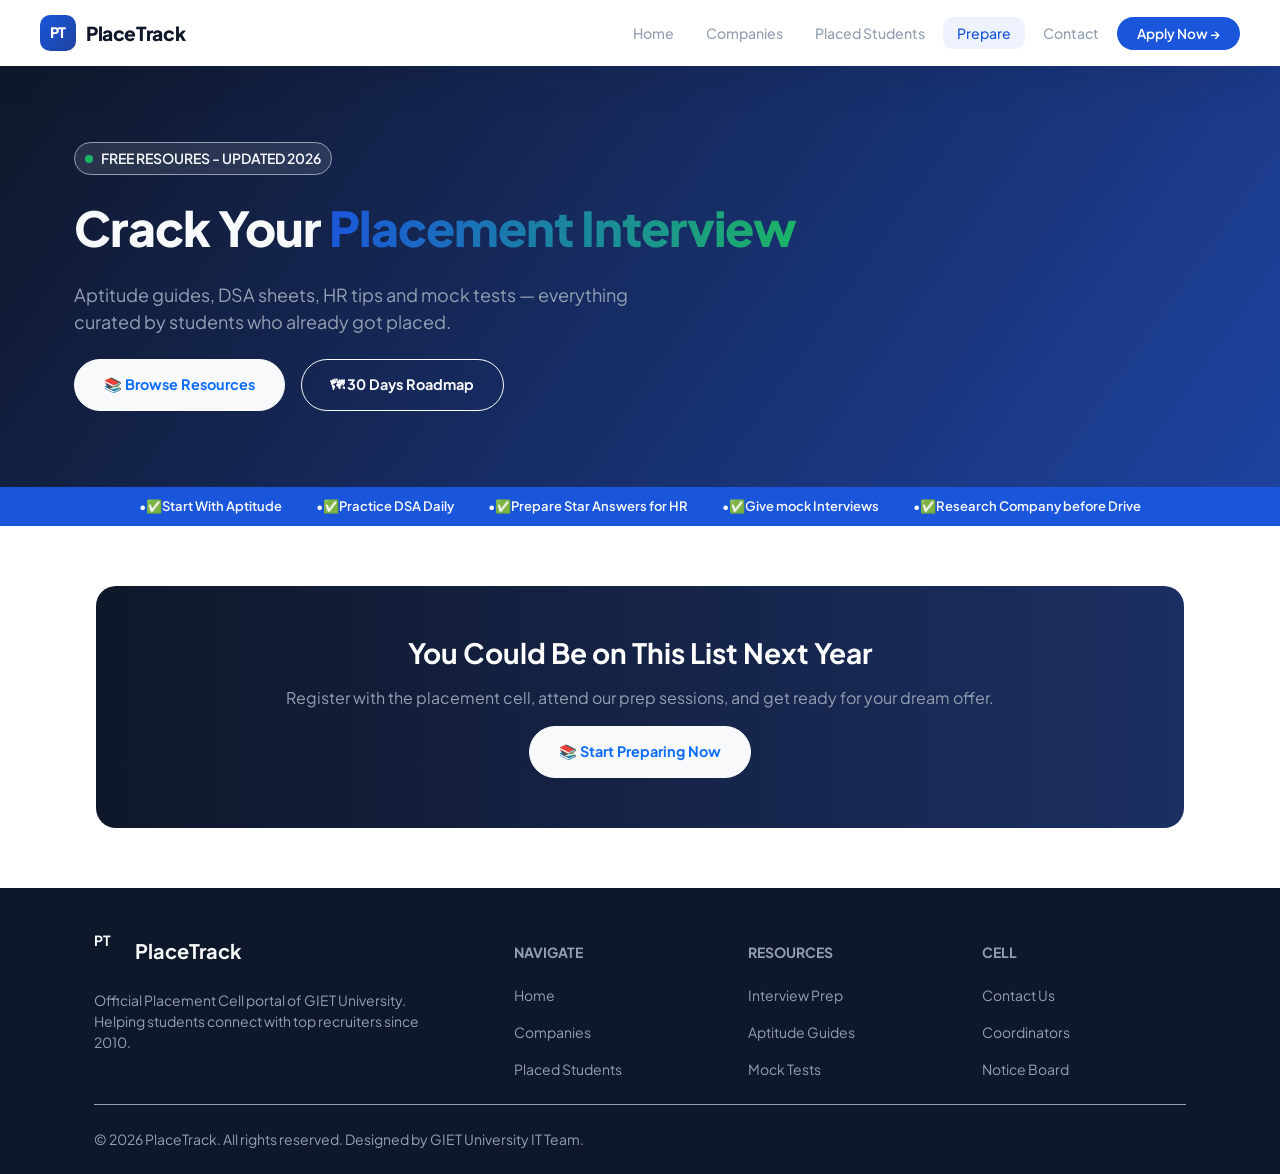
==== Project/prepare.html @ c0444dc8 "Pages added" ====
<!DOCTYPE html>
<html lang="en">
<head>
    <meta charset="UTF-8">
    <meta name="viewport" content="width=device-width, initial-scale=1.0">
    <title>PlaceTrack</title>
    <link href="https://cdn.jsdelivr.net/npm/bootstrap@5.3.8/dist/css/bootstrap.min.css" rel="stylesheet" integrity="sha384-sRIl4kxILFvY47J16cr9ZwB07vP4J8+LH7qKQnuqkuIAvNWLzeN8tE5YBujZqJLB" crossorigin="anonymous">
    <link rel="stylesheet" href="https://cdn.jsdelivr.net/npm/bootstrap-icons@1.13.1/font/bootstrap-icons.min.css">
    <link rel="stylesheet" href="style.css">
</head>
<body>


    
        <nav class="pb-navbar navbar navbar-expand-lg">
  
    <a href="index.html" class="pb-brand">
      <div class="brand-badge">PT</div>
      PlaceTrack
    </a>
    <button class="navbar-toggler" type="button" data-bs-toggle="collapse" data-bs-target="#pbNav">
      <span style="font-size:1.4rem;">☰</span>
    </button>
    <div class="collapse navbar-collapse" id="pbNav">
      <ul class="pb-nav-links ms-auto">
        <li><a href="index.html">Home</a></li>
        <li><a href="companies.html"  >Companies</a></li>
        <li><a href="students.html">Placed Students</a></li>
        <li><a href="prepare.html" class="active">Prepare</a></li>
        <li><a href="contact.html">Contact</a></li>
        <li><a href="contact.html" class="btn-nav-pill">Apply Now →</a></li>
      </ul>
    </div>
  
</nav>
    

    <div class="container-fluid hero-section">
        <div class="row w-100 align-items-center g-2 d-flex gap-5">
            <div class="col hero-left py-3 d-flex gap-4">
                <div class="hero-tag">
                    <div class="dot"></div>
                    Free Resoures - Updated 2026
                </div>
                <h1 class="hero-title">Crack Your <span class="h1">Placement Interview</span> </h1>
                <p class="hero-sub-text">Aptitude guides, DSA sheets, HR tips and mock tests — everything  <br>curated by students who already got placed.</p>
               
                <div class="d-flex flex-wrap gap-3">
                    <a href="#" class="btn btn-outline-light btn-light text-primary fw-bold">📚 Browse Resources</a>
                    <a href="#" class="btn btn-outline-light fw-bold">🗺 30 Days Roadmap</a>
                </div>
            </div>
           
            
    </div>
     
    </div>
    <div class="row w-100 hero-bottom">
                <span class="col-auto">✅Start With Aptitude</span>
                <span class="col-auto">✅Practice DSA Daily</span>
                <span class="col-auto">✅Prepare Star Answers for HR</span>
                <span class="col-auto">✅Give mock Interviews</span>
                <span class="col-auto">✅Research Company before Drive</span>
            </div>  



     <section class="cta-banner p-5 d-flex gap-3">
        <h3 class="fs-3 fw-bold">You Could Be on This List Next Year</h3>
        <p style="font-size: 1rem; color: var(--text-muted)">Register with the placement cell, attend our prep sessions, and get ready for your dream offer.</p>
        <button class="btn btn-outline-light btn-light text-primary fw-bold">📚 Start Preparing Now</button>
    </section>


   


  <footer class="pb-footer py-4">
        <div class="container">
            <div class="row d-flex flex-wrap gap-5 pt-3">
                <div class="col-sm-4 d-flex flex-column gap-4">
                    <div class="pb-logo  d-flex align-items-start gap-4">
                        <div class="brand-badge">
                            <span class="fw-bold small">PT</span>
                        </div>
                        <span class="fw-bold fs-5 mt-2">PlaceTrack</span>
                    </div>
                    <p class="small" style="color: var(--text-muted)">Official Placement Cell portal of GIET University. Helping students connect with top recruiters since 2010.</p>
                </div>
                <div class="col-sm-2 d-flex flex-column gap-4 mt-3" style="color:var(--text-muted) ;">
                    <h5 class="small text-uppercase fw-bold">Navigate</h5>
                    <ul class="list-unstyled small d-flex flex-column gap-3">
                        <li><a href="index.html">Home</a></li>
                        <li><a href="companies.html">Companies</a></li>
                        <li><a href="students.html">Placed Students</a></li>
                </div>
                <div class="col-sm-2 mt-3 d-flex flex-column gap-4" style="color:var(--text-muted) ;">
                    <h5 class="small text-uppercase fw-bold">RESOURCES</h5>
                    <ul class="list-unstyled small d-flex flex-column gap-3">
                        <li><a href="#">Interview Prep</a></li>
                        <li><a href="#">Aptitude Guides</a></li>
                        <li><a href="#">Mock Tests</a></li>
                </div>
                <div class="col-sm-2 mt-3 d-flex flex-column gap-4" style="color:var(--text-muted) ;">
                    <h5 class="small text-uppercase fw-bold">Cell</h5>
                    <ul class="list-unstyled small d-flex flex-column gap-3">
                        <li><a href="#">Contact Us</a></li>
                        <li><a href="#">Coordinators</a></li>
                        <li><a href="#">Notice Board</a></li>
                </div>
            </div>
            <div class="row">
                <div>
                    <p class="small text-start mt-4 pt-4" style="color: var(--text-muted); border-top: 1px solid var(--text-muted);">© 2026 PlaceTrack. All rights reserved. Designed by GIET University IT Team.</p>
                </div>
            </div>
        </div>
    </footer>
   
    


    <script src="https://cdn.jsdelivr.net/npm/bootstrap@5.3.8/dist/js/bootstrap.bundle.min.js" integrity="sha384-FKyoEForCGlyvwx9Hj09JcYn3nv7wiPVlz7YYwJrWVcXK/BmnVDxM+D2scQbITxI" crossorigin="anonymous"></script>
</body>
</html>
---- Project/style.css ----
@import url('https://fonts.googleapis.com/css2?family=Open+Sans:wght@300..800&family=Plus+Jakarta+Sans:ital,wght@0,200..800;1,200..800&family=Roboto:ital,wght@0,100..900;1,100..900&display=swap');


:root{
    --primary-color: #1a56db;
    --secondary-color: #1e429f;
    --info: #4792de;
    --success: #1cb367;
    --warning: #f59e0b;
    --danger: #d84654;
    --purple: #6f42c1;
    --dark: #0f172a;
    --dark2: #1e293b8e;
    --light: #f8f9fa;
    --text: #334155;
    --text-muted: #93a0b2;
    --border-color: #e2e8f0;
    --border-radius: 7px;
    --border-radius-lg: 20px;
    --border-radius-sm: 3px;
    --box-shadow:  2px 2px 50px rgba(0, 0, 0, 0.1);
    --font: "Plus Jakarta Sans", "Open Sans", "Roboto", sans-serif;
}

*, *::before, *::after{
    box-sizing: border-box;
    margin: 0 !important;
    padding: 0 ;
}

a{
    text-decoration: none;
    color: inherit;
}

body{
    font-family: var(--font);
}



.pb-navbar {
  position: sticky;
  top: 0;
  z-index: 1000;
  background: rgba(255,255,255,.85);
  border-bottom: 1px solid var(--border);
  padding: 15px 40px;
  backdrop-filter: blur(10px);
}
.pb-navbar { box-shadow: var(--box-shadow); }

.pb-navbar .container {
  display: flex;
  align-items: center;
  justify-content: space-between;
  height: 64px;
  
}

.pb-brand {
  display: flex;
  align-items: center;
  gap: 10px;
  font-family: var(--font);
  font-size: 1.2rem;
  font-weight: 800;
  color: var(--dark);
  letter-spacing: -.02em;
}
.pb-brand .brand-badge {
  background: linear-gradient(135deg, var(--primary-color), var(--secondary-color));
  color: #fff;
  width: 36px;
  height: 36px;
  border-radius: 10px;
  display: flex;
  align-items: center;
  justify-content: center;
  font-size: .9rem;
  font-weight: 800;
  letter-spacing: -.03em;
}

.pb-nav-links {
  display: flex;
  align-items: center;
  gap: 4px;
  list-style: none;
  margin: 0;
  padding: 0;
}
.pb-nav-links a {
  padding: 7px 14px;
  border-radius: 10px;
  font-size: .88rem;
  font-weight: 500;
  color: var(--text-muted);
  transition: all var(--transition);
}
.pb-nav-links a:hover,
.pb-nav-links a.active {
  color: var(--primary-color);
  background: rgba(26, 86, 219, 0.08);
}

.btn-nav-pill {
  background: var(--primary-color) !important;
  color: #fff !important;
  padding: 8px 20px !important;
  border-radius: 100px !important;
  font-weight: 600 !important;
  font-size: .85rem !important;
}
.btn-nav-pill:hover {
  background: var(--secondary-color) !important;
  transform: translateY(-1px);
}

/* Mobile nav */
.navbar-toggler { border: none !important; outline: none !important; box-shadow: none !important; }
@media (max-width: 991px) {
  .pb-navbar .collapse.show,
  .pb-navbar .collapsing {
    background: #fff;
    border-top: 1px solid var(--border);
    padding: 12px 0 16px;
  }
  .pb-nav-links { flex-direction: column; align-items: flex-start; gap: 2px; }
  .pb-nav-links a { width: 100%; padding: 10px 16px; }
}



.hero-section{
    background: linear-gradient(-235deg, var(--dark) , var(--secondary-color) );
    color: var(--light);
   padding: 60px  70px;
     display: flex;
}


.hero-tag{
    border: 1px solid var(--text-muted);
    padding: 5px 10px;
    border-radius: var(--border-radius-lg);
    font-size: 14px;
    font-weight: 600;
    text-transform: uppercase;
    background-color: rgba(255, 255, 255, 0.1);
    display: inline-flex;
    align-items: center;
    gap: 8px;
    width: fit-content;
}


.hero-tag .dot{
    width: 8px;
    height: 8px;
    background-color: var(--success);
    border-radius: 50%;
    animation: pulse 2s infinite;
}

@keyframes pulse{
    0%, 100%{
        opacity: 1;
        transform: scale(1);
    }
    50%{
        opacity: 0.7;
        transform: scale(1.4);
    }
}


.hero-title, .hero-title .h1{
    font-size: 48px;
    font-weight: 900;
    line-height: 1.2;
    letter-spacing: -0.02em;
    color: var(--light);
}



.hero-title .h1{
    background: linear-gradient(90deg, var(--primary-color), var(--success));
    background-clip: text;
    color: transparent
}

.hero-sub-text{
    font-size: 18px;
    color: var(--text-muted);
}



.btn{
    border-radius: 100px!important;
    padding: .9rem 1.8rem;
    font-size: .9rem;
    transition: all 0.4s ease-in-out;
    display: inline-flex;
    align-items: center;
    gap: 8px;
}

.btn:hover{
    transform: translateY(-2px);
    box-shadow: var(--box-shadow);
}

.hero-left{
    display: flex;
    flex-direction: column;
    gap: 30px;
}


.placement-figure-cards{
    display: flex;
    gap: 20px;
    flex-wrap: wrap;
    flex-flow: row wrap;
}

.placement-card{
    border: 1px solid var(--text-muted);
    border-radius: var(--border-radius);
    padding: 20px;
    background-color: var(--dark2);
    display: flex;
    flex-direction: column;
    gap: 5px; 
    flex-grow: 1;
    min-width: 150px;
}


.placement-card .card-num{
    font-size: 32px;
    font-weight: 900;
    color: var(--light);
    letter-spacing: -0.02em;
}

.placement-card .card-label{
    font-size: 14px;
    color: var(--text-muted);
    font-weight: 600;
    text-transform: uppercase;
}

.placement-card .card-change{
    font-size: 14px;
    color: var(--success);
}



.dashboard{
    border: 1px solid var(--text-muted);
    border-radius: var(--border-radius-lg);
    background-color: var(--dark2);
    transition: all 0.3s ease-in-out;
}

.dashboard:hover{
    transform: translateY(-5px);
    box-shadow: var(--box-shadow);
}

.dashboard-header {
    display: flex;
    justify-content: space-between;
    align-items: center;
    border-bottom: 1px solid var(--text-muted);
    padding: 20px
}

.dashboard-header .badge{
    background-color: #28a74522;
    padding: 5px 15px;
    color: var(--success);
    font-size: 12px;
}

.dashboard-content{
    padding: 20px;
    display: flex;
    gap: 30px;
    flex-direction: column;
}
.progress-bars{
    height: 8px;
    background-color: var(--text-muted);
    border-radius: var(--border-radius-lg);    
}

.dashboard-footer{
    width: 100%;
   padding: 20px;
    border-top: 1px solid var(--text-muted) !important;
    align-items: center;   
    margin-top: 20px!important;
     display: flex;             
}


.recruiter-strip{
    display: flex;
    padding: 60px 0;
    gap: 70px;
    justify-content:center;
    align-items: center;
    animation: scroll-left 20s linear infinite;
    width: max-content;
}


.recruiter-card{
    border: 1px solid rgba(211, 210, 210, 0.806);
    border-radius: var(--border-radius);
    display: flex;
    padding: 15px;
    gap: 15px;
    flex-shrink: 0;
}

/* Recruiter brand icon colors */
.recruiter-card .bi-amazon      { color: var(--warning); }
.recruiter-card .bi-google      { color: var(--primary-color); }
.recruiter-card .bi-microsoft   { color: var(--info); }
.recruiter-card .bi-facebook    { color: var(--primary-color); }
.recruiter-card .bi-apple       { color: var(--purple); }
.recruiter-card .bi-circle-fill { color: var(--warning); } 
.recruiter-card .bi-square-fill { color: var(--info); } 
.recruiter-card .bi-star-fill   { color: var(--danger); } 
.recruiter-card .bi-magnet-fill { color: var(--info); } 
.recruiter-card .bi-moon-fill   { color: var(--danger); } 


@keyframes scroll-left{
    0%{
        transform: translateX(0px);
    }
    100%{
        transform: translateX(-50%);
    }
}


.section-title{
    font-size: 36px;
    font-weight: 900;
    color : var(--dark)
}

.section-title span{
    background: linear-gradient(90deg, var(--primary-color), var(--success));
    background-clip: text;
    color: transparent;
}

.overview-cards{
    display: flex;
    gap: 30px;
    flex-wrap: wrap;
    margin: 60px 0!important;
    padding: 0 20px;
}


.overview-card{
    display: flex;
    flex-direction: column;
    gap: 10px;
    border: 1px solid var(--border-color);
    border-radius: var(--border-radius-lg);
    padding: 30px 10px;
   background-color: white;
   align-items: center;
   flex-grow: 1;
    transition: all 0.3s ease-in-out;
}

.overview-card:hover, .highlight-card:hover{
    transform: translateY(-5px);
    box-shadow: var(--box-shadow);
}

.pb-footer{
    background-color: var(--dark);
    color: var(--light);
    padding: 40px 20px;
    display: flex;
    flex-direction: column;
    gap: 20px;
    align-items: center;
}

.cta-banner{
    background: linear-gradient(90deg, var(--dark), #1b2f62 );
    display: flex;
    align-items: center;
    flex-direction: column;
   padding: 50px!important;
    border-radius: var(--border-radius-lg);
    color: #fff;
    gap: 30px;
    max-width: 85vw;
    margin : 60px auto!important;
}


@keyframes moveUp{
    0%{
        transform: translate(0);
    }
    100%{
        
        transform: translateY(-20px);
    }
}

/*  */




.highlight-card{
    border-radius: var(--border-radius-lg);
    border: 1px solid var(--border-color);
    transition: all 0.3s ease-in-out;
    
}


.header-logo{
    height: 40px;
    width: 40px;
    border-radius: 50%;
    color: var(--light); 
    display: flex;
    justify-content: center;
    align-items: center;
    font-weight: 900
}


.hero-bottom{
    background-color: var(--primary-color);
    padding: 10px 40px;
    font-size: 13px;
    color: var(--light);
    font-weight: 600;
    display: flex;
    justify-content: center;
    align-items: center;
    gap: 10px
}

.hero-bottom .col-auto:before{
    content: "•";
    color: var(--light);
    font-size: 12px;
    margin: 0 -10px;

}
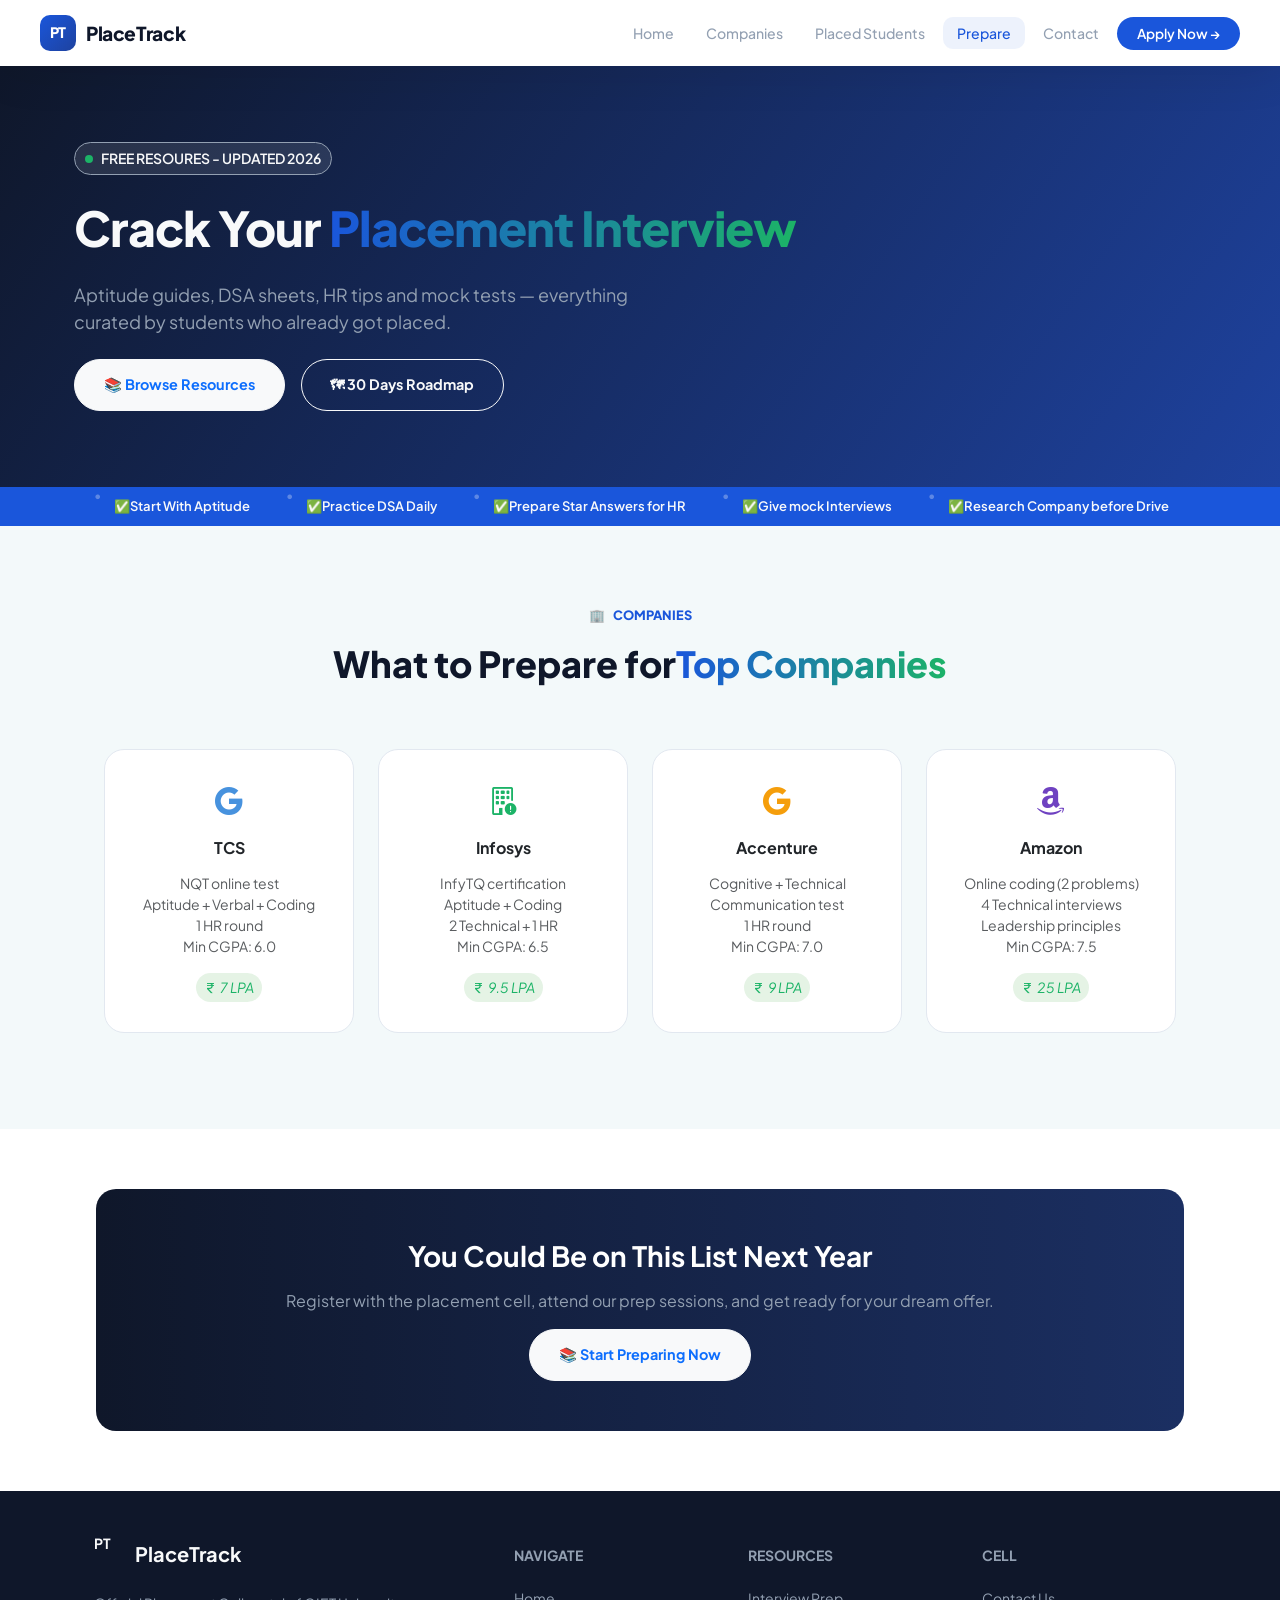
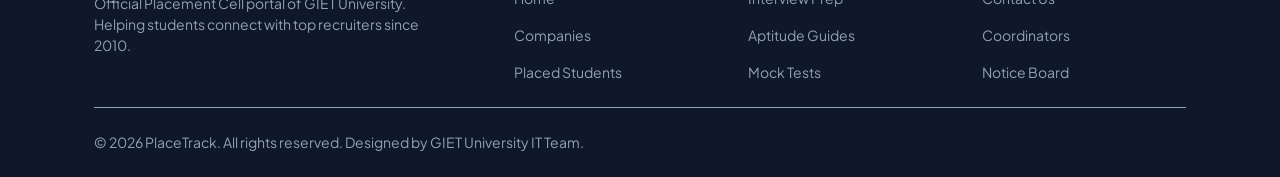
==== commit 7b3cf9d4: "Files added" ====
--- a/Project/prepare.html
+++ b/Project/prepare.html
@@ -61,7 +61,52 @@
                 <span class="col-auto">✅Prepare Star Answers for HR</span>
                 <span class="col-auto">✅Give mock Interviews</span>
                 <span class="col-auto">✅Research Company before Drive</span>
-            </div>  
+     </div>  
+
+
+     <section class="companies-section pt-5">
+        <div class="container-fluid pt-3">
+        <div class="row w-100">
+            <div class="col-12 py-3 text-center d-flex gap-3 flex-column">
+                    <span  style="font-size:.8rem; color: var(--primary-color); font-weight: 900;" class="text-uppercase"><span class="me-2">🏢</span>Companies</span>
+                    <h3 class="section-title">What to Prepare for<span>Top Companies</span></h3>
+            </div>
+        </div>
+        <div class="row w-100 ">
+          
+                 <div class="company-cards col-12 d-flex flex-wrap gap-4 py-5 mb-5 justify-content-center">
+                    <div class="company-card d-flex flex-column gap-3 p-3">
+                       <span class="company-logo fs-3"><i class="bi bi-google" style="color: var(--info)"></i></span>
+                       <h5 class="company-name fw-bold fs-6">TCS</h5>
+                       <p class="company-desc text-muted small">NQT online test <br>Aptitude + Verbal + Coding <br>1 HR round<br>Min CGPA: 6.0</p>
+                        <span class="company-package small py-1 px-2" style="background-color:  rgba(27, 151, 27, 0.114); color: var(--success); border-radius: var(--border-radius-lg)"><i class="bi bi-currency-rupee"> 7 LPA</i></span>
+                    </div>
+                    <div class="company-card d-flex flex-column gap-3 p-3">
+                       <span class="company-logo fs-3"><i class="bi bi-building-exclamation" style="color: var(--success)"></i></span>
+                       <h5 class="company-name fw-bold fs-6">Infosys</h5>
+                       <p class="company-desc text-muted small">InfyTQ certification<br>Aptitude + Coding<br>2 Technical + 1 HR<br>Min CGPA: 6.5</p>
+                        <span class="company-package small py-1 px-2" style="background-color:  rgba(27, 151, 27, 0.114); color: var(--success); border-radius: var(--border-radius-lg)"><i class="bi bi-currency-rupee"> 9.5 LPA</i></span>
+                    </div>
+                    <div class="company-card d-flex flex-column gap-3 p-3">
+                       <span class="company-logo fs-3"><i class="bi bi-google" style="color: var(--warning)"></i></span>
+                       <h5 class="company-name fw-bold fs-6">Accenture</h5>
+                       <p class="company-desc text-muted small">Cognitive + Technical<br>Communication test <br>1 HR round<br>Min CGPA: 7.0</p>
+                        <span class="company-package small py-1 px-2" style="background-color:  rgba(27, 151, 27, 0.114); color: var(--success); border-radius: var(--border-radius-lg)"><i class="bi bi-currency-rupee"> 9 LPA</i></span>
+                    </div>
+                    <div class="company-card d-flex flex-column gap-3 p-3">
+                       <span class="company-logo fs-3"><i class="bi bi-amazon" style="color: var(--purple)"></i></span>
+                       <h5 class="company-name fw-bold fs-6">Amazon</h5>
+                       <p class="company-desc text-muted small">Online coding (2 problems)<br>4 Technical interviews <br>Leadership principles<br>Min CGPA: 7.5</p>
+                        <span class="company-package small py-1 px-2" style="background-color:  rgba(27, 151, 27, 0.114); color: var(--success); border-radius: var(--border-radius-lg)"><i class="bi bi-currency-rupee"> 25 LPA</i></span>
+                    </div>
+                 
+          
+           
+                
+            </div>
+        </div>
+        </div>
+     </section>
 
 
 
--- a/Project/style.css
+++ b/Project/style.css
@@ -460,13 +460,79 @@
     display: flex;
     justify-content: center;
     align-items: center;
-    gap: 10px
-}
-
-.hero-bottom .col-auto:before{
+    gap: 30px;
+    z-index: 100;
+}
+
+.hero-bottom .col-auto{
+    position: relative;
+    padding-left: 14px !important;
+}
+
+.hero-bottom .col-auto::before{
     content: "•";
     color: var(--light);
     font-size: 12px;
-    margin: 0 -10px;
-
+    position: absolute;
+    transform: translateY(-10px) translateX(-20px);
+    z-index: 200;
+    opacity: 0.3;
+}
+
+
+.companies-section{
+    background-color:rgb(243, 249, 250);
+}
+
+
+.company-card, .coordinator-card{
+    border: 1px solid var(--border-color);
+    border-radius: var(--border-radius-lg);
+    padding: 30px  !important;
+    background-color: white;
+    display: flex;
+    flex-direction: column;
+    align-items: center;
+    justify-content: center;
+    transition: all 0.3s ease-in-out;
+    text-align: center;
+    min-width: 250px;
+   transition: all 0.3s ease-in-out;
+}
+
+
+.company-card:hover, .coordinator-card:hover{
+    transform: translateY(-5px);
+    box-shadow: var(--box-shadow);
+}
+
+
+.coordinator-logo{
+    width: 50px;
+    height: 50px;
+    border-radius: 50%;
+    background-color: var(--primary-color);
+    color: #fff;
+    display: flex;
+    justify-content: center;
+    align-items: center;
+    font-size: 18px;
+    font-weight: 900;
+    padding: 20px
+}
+
+
+.placed-students-count{
+    animation: fadeInUp 1s ease-in-out;
+}
+
+@keyframes fadeInUp{
+    0%{
+        opacity: 0;
+        transform: translateY(20px);
+    }
+    100%{
+        opacity: 1;
+        transform: translateY(0);
+    }
 }
